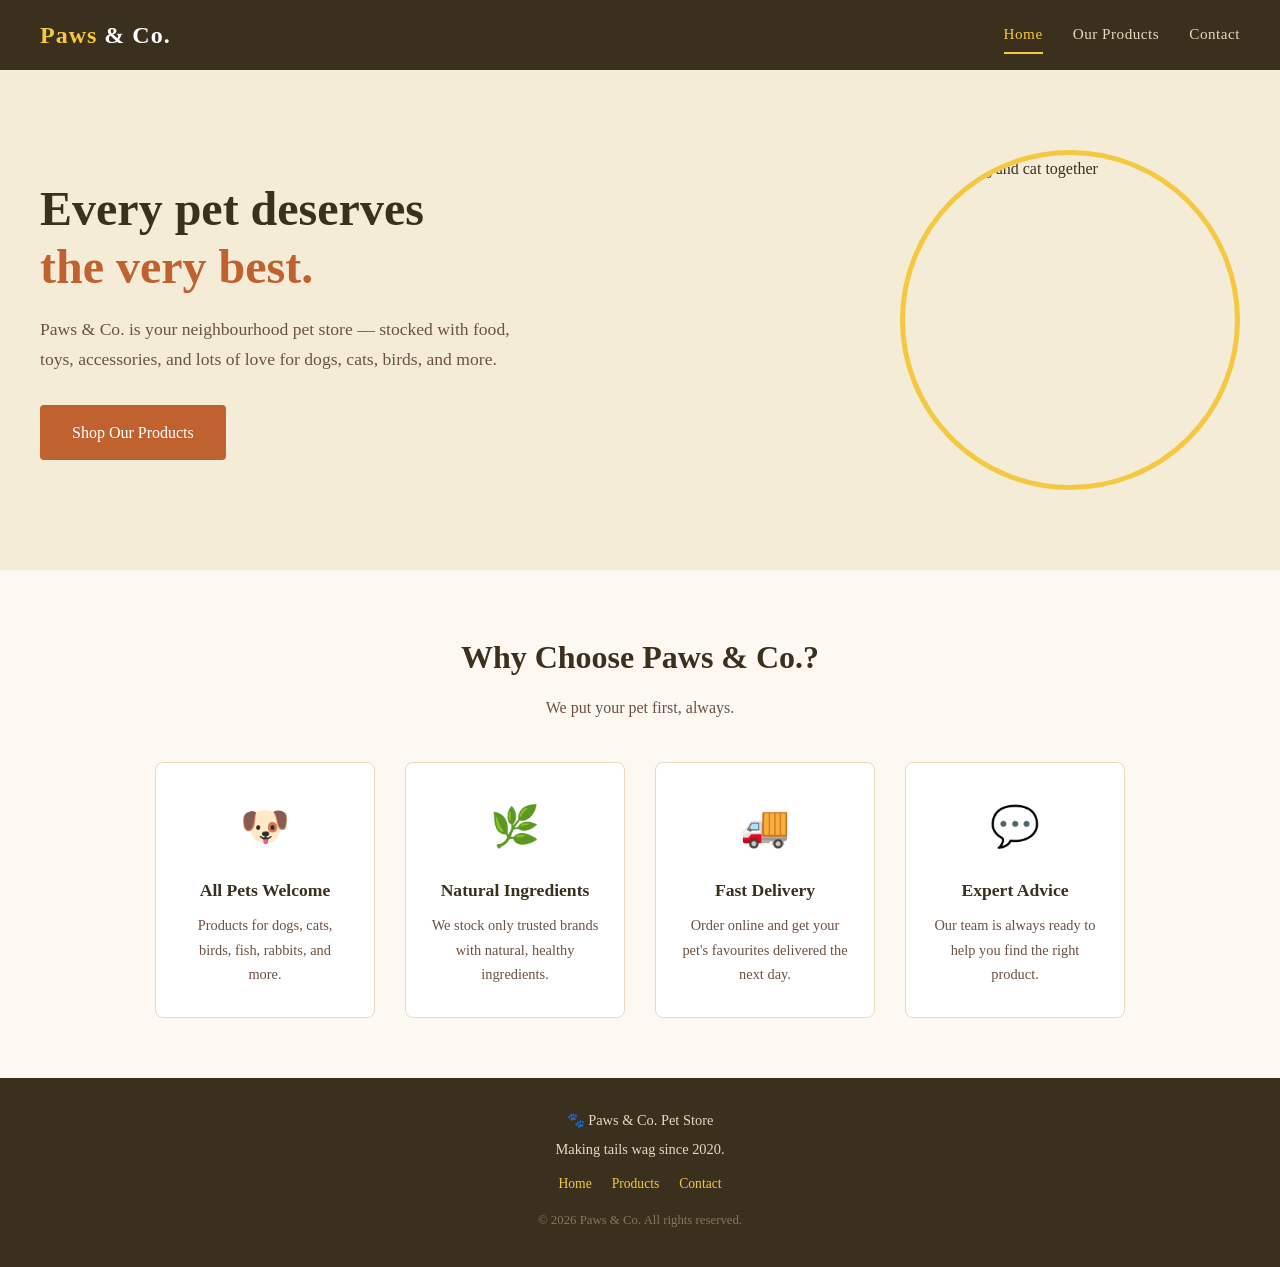
==== index.html @ c7a6e173 "pet-store project" ====
<!DOCTYPE html>
<html lang="en">
<head>
    <meta charset="UTF-8">
    <meta name="viewport" content="width=device-width, initial-scale=1.0">
    <title>Paws & Co. - Your Friendly Pet Store</title>
    <link rel="stylesheet" href="styles.css">
</head>
<body>

    <!-- NAVIGATION -->
    <header>
        <div class="logo">Paws <span>&amp; Co.</span></div>
        <nav>
            <a href="index.html" class="active">Home</a>
            <a href="menu.html">Our Products</a>
            <a href="contact.html">Contact</a>
        </nav>
    </header>

    <!-- HERO -->
    <section class="hero">
        <div class="hero-text">
            <h1>Every pet deserves<br><em>the very best.</em></h1>
            <p>Paws & Co. is your neighbourhood pet store — stocked with food, toys, accessories, and lots of love for dogs, cats, birds, and more.</p>
            <a href="menu.html" class="btn">Shop Our Products</a>
        </div>
        <div class="hero-image">
            <img src="images/hero-pet.jpg" alt="Happy dog and cat together">
        </div>
    </section>

    <!-- FEATURES -->
    <section class="features">
        <h2>Why Choose Paws & Co.?</h2>
        <p class="subtitle">We put your pet first, always.</p>
        <div class="features-grid">
            <div class="feature-card">
                <div class="icon">🐶</div>
                <h3>All Pets Welcome</h3>
                <p>Products for dogs, cats, birds, fish, rabbits, and more.</p>
            </div>
            <div class="feature-card">
                <div class="icon">🌿</div>
                <h3>Natural Ingredients</h3>
                <p>We stock only trusted brands with natural, healthy ingredients.</p>
            </div>
            <div class="feature-card">
                <div class="icon">🚚</div>
                <h3>Fast Delivery</h3>
                <p>Order online and get your pet's favourites delivered the next day.</p>
            </div>
            <div class="feature-card">
                <div class="icon">💬</div>
                <h3>Expert Advice</h3>
                <p>Our team is always ready to help you find the right product.</p>
            </div>
        </div>
    </section>

    <!-- FOOTER -->
    <footer>
        <p>🐾 Paws & Co. Pet Store</p>
        <p>Making tails wag since 2020.</p>
        <div class="footer-links">
            <a href="index.html">Home</a>
            <a href="menu.html">Products</a>
            <a href="contact.html">Contact</a>
        </div>
        <p style="margin-top:15px; font-size:0.8rem; color:#8a7560;">&copy; 2026 Paws & Co. All rights reserved.</p>
    </footer>

</body>
</html>
---- styles.css ----
/* =====================
   RESET & BASE
===================== */
* {
    margin: 0;
    padding: 0;
    box-sizing: border-box;
}

body {
    font-family: 'Georgia', serif;
    background-color: #fdf8f2;
    color: #3b2f1e;
    line-height: 1.7;
}

a {
    text-decoration: none;
    color: inherit;
}

img {
    max-width: 100%;
    display: block;
}

/* =====================
   NAVIGATION (same on all pages)
===================== */
header {
    background-color: #3b2f1e;
    padding: 0 40px;
    display: flex;
    align-items: center;
    justify-content: space-between;
    height: 70px;
    position: sticky;
    top: 0;
    z-index: 100;
}

.logo {
    font-size: 1.5rem;
    font-weight: bold;
    color: #f5c842;
    letter-spacing: 1px;
    font-family: 'Georgia', serif;
}

.logo span {
    color: #fff;
}

nav {
    display: flex;
    gap: 30px;
}

nav a {
    color: #e8d9c0;
    font-size: 0.95rem;
    letter-spacing: 0.5px;
    padding: 5px 0;
    border-bottom: 2px solid transparent;
    transition: color 0.2s, border-color 0.2s;
}

nav a:hover,
nav a.active {
    color: #f5c842;
    border-bottom-color: #f5c842;
}

/* =====================
   FOOTER (same on all pages)
===================== */
footer {
    background-color: #3b2f1e;
    color: #e8d9c0;
    text-align: center;
    padding: 30px 20px;
    font-size: 0.9rem;
}

footer p {
    margin-bottom: 5px;
}

footer .footer-links {
    display: flex;
    justify-content: center;
    gap: 20px;
    margin-top: 10px;
}

footer .footer-links a {
    color: #f5c842;
    font-size: 0.85rem;
}

footer .footer-links a:hover {
    text-decoration: underline;
}

/* =====================
   HERO - HOMEPAGE
===================== */
.hero {
    background-color: #f5ecd7;
    padding: 80px 40px;
    display: flex;
    align-items: center;
    justify-content: space-between;
    gap: 40px;
    flex-wrap: wrap;
}

.hero-text h1 {
    font-size: 3rem;
    color: #3b2f1e;
    line-height: 1.2;
    margin-bottom: 20px;
}

.hero-text h1 em {
    color: #c0622f;
    font-style: normal;
}

.hero-text p {
    font-size: 1.1rem;
    color: #6b5242;
    max-width: 480px;
    margin-bottom: 30px;
}

.btn {
    display: inline-block;
    background-color: #c0622f;
    color: #fff;
    padding: 14px 32px;
    border-radius: 4px;
    font-size: 1rem;
    font-family: 'Georgia', serif;
    transition: background-color 0.2s;
}

.btn:hover {
    background-color: #a04e24;
}

.hero-image {
    width: 340px;
    height: 340px;
    border-radius: 50%;
    overflow: hidden;
    flex-shrink: 0;
    border: 5px solid #f5c842;
}

.hero-image img {
    width: 100%;
    height: 100%;
    object-fit: cover;
}

/* =====================
   FEATURES SECTION - HOMEPAGE
===================== */
.features {
    padding: 60px 40px;
    text-align: center;
}

.features h2 {
    font-size: 2rem;
    margin-bottom: 10px;
    color: #3b2f1e;
}

.features .subtitle {
    color: #6b5242;
    margin-bottom: 40px;
    font-size: 1rem;
}

.features-grid {
    display: flex;
    gap: 30px;
    justify-content: center;
    flex-wrap: wrap;
}

.feature-card {
    background-color: #fff;
    border: 1px solid #e8d9c0;
    border-radius: 8px;
    padding: 30px 25px;
    width: 220px;
    transition: box-shadow 0.2s;
}

.feature-card:hover {
    box-shadow: 0 4px 16px rgba(59,47,30,0.1);
}

.feature-card .icon {
    font-size: 2.5rem;
    margin-bottom: 15px;
}

.feature-card h3 {
    font-size: 1.1rem;
    margin-bottom: 8px;
    color: #3b2f1e;
}

.feature-card p {
    font-size: 0.9rem;
    color: #6b5242;
}

/* =====================
   MENU PAGE
===================== */
.page-banner {
    background-color: #3b2f1e;
    color: #f5ecd7;
    text-align: center;
    padding: 50px 20px;
}

.page-banner h1 {
    font-size: 2.5rem;
    margin-bottom: 10px;
}

.page-banner p {
    font-size: 1rem;
    color: #c9b89a;
}

.menu-section {
    padding: 50px 40px;
    max-width: 1000px;
    margin: 0 auto;
}

.menu-section h2 {
    font-size: 1.6rem;
    color: #c0622f;
    border-bottom: 2px solid #f5c842;
    padding-bottom: 8px;
    margin-bottom: 25px;
}

.menu-grid {
    display: flex;
    flex-wrap: wrap;
    gap: 20px;
    margin-bottom: 50px;
}

.menu-card {
    background-color: #fff;
    border: 1px solid #e8d9c0;
    border-radius: 8px;
    padding: 20px;
    width: calc(50% - 10px);
    display: flex;
    align-items: flex-start;
    gap: 15px;
}

.menu-card .item-icon {
    font-size: 2rem;
    flex-shrink: 0;
}

.card-img {
    width: 70px;
    height: 70px;
    object-fit: cover;
    border-radius: 6px;
    flex-shrink: 0;
}

.menu-card h3 {
    font-size: 1rem;
    margin-bottom: 4px;
    color: #3b2f1e;
}

.menu-card p {
    font-size: 0.85rem;
    color: #6b5242;
    margin-bottom: 6px;
}

.menu-card .price {
    font-size: 1rem;
    font-weight: bold;
    color: #c0622f;
}

/* =====================
   CONTACT PAGE
===================== */
.contact-section {
    padding: 60px 40px;
    max-width: 800px;
    margin: 0 auto;
}

.contact-section h2 {
    font-size: 1.8rem;
    color: #3b2f1e;
    margin-bottom: 10px;
}

.contact-section .intro {
    color: #6b5242;
    margin-bottom: 40px;
}

.contact-grid {
    display: flex;
    gap: 40px;
    flex-wrap: wrap;
}

.contact-info {
    flex: 1;
    min-width: 220px;
}

.contact-info h3 {
    font-size: 1.1rem;
    color: #c0622f;
    margin-bottom: 15px;
}

.contact-item {
    display: flex;
    align-items: flex-start;
    gap: 12px;
    margin-bottom: 18px;
}

.contact-item .ci-icon {
    font-size: 1.3rem;
    flex-shrink: 0;
    margin-top: 2px;
}

.contact-item p {
    font-size: 0.95rem;
    color: #3b2f1e;
}

.contact-item span {
    display: block;
    font-size: 0.8rem;
    color: #6b5242;
}

.contact-form {
    flex: 1;
    min-width: 260px;
}

.contact-form h3 {
    font-size: 1.1rem;
    color: #c0622f;
    margin-bottom: 15px;
}

.form-group {
    margin-bottom: 16px;
}

.form-group label {
    display: block;
    font-size: 0.85rem;
    color: #3b2f1e;
    margin-bottom: 5px;
    font-weight: bold;
}

.form-group input,
.form-group textarea,
.form-group select {
    width: 100%;
    padding: 10px 14px;
    border: 1px solid #c9b89a;
    border-radius: 4px;
    font-size: 0.95rem;
    font-family: 'Georgia', serif;
    background-color: #fdf8f2;
    color: #3b2f1e;
    outline: none;
    transition: border-color 0.2s;
}

.form-group input:focus,
.form-group textarea:focus,
.form-group select:focus {
    border-color: #c0622f;
}

.form-group textarea {
    height: 110px;
    resize: vertical;
}

.btn-submit {
    background-color: #c0622f;
    color: #fff;
    border: none;
    padding: 12px 28px;
    border-radius: 4px;
    font-size: 1rem;
    font-family: 'Georgia', serif;
    cursor: pointer;
    transition: background-color 0.2s;
}

.btn-submit:hover {
    background-color: #a04e24;
}

/* =====================
   RESPONSIVE
===================== */
@media (max-width: 700px) {
    header {
        flex-direction: column;
        height: auto;
        padding: 15px 20px;
        gap: 10px;
    }

    .hero {
        flex-direction: column;
        padding: 40px 20px;
        text-align: center;
    }

    .hero-text h1 {
        font-size: 2rem;
    }

    .hero-image {
        width: 200px;
        height: 200px;
        font-size: 5rem;
    }

    .features {
        padding: 40px 20px;
    }

    .menu-card {
        width: 100%;
    }

    .contact-grid {
        flex-direction: column;
    }

    .menu-section {
        padding: 30px 20px;
    }

    .contact-section {
        padding: 30px 20px;
    }
}
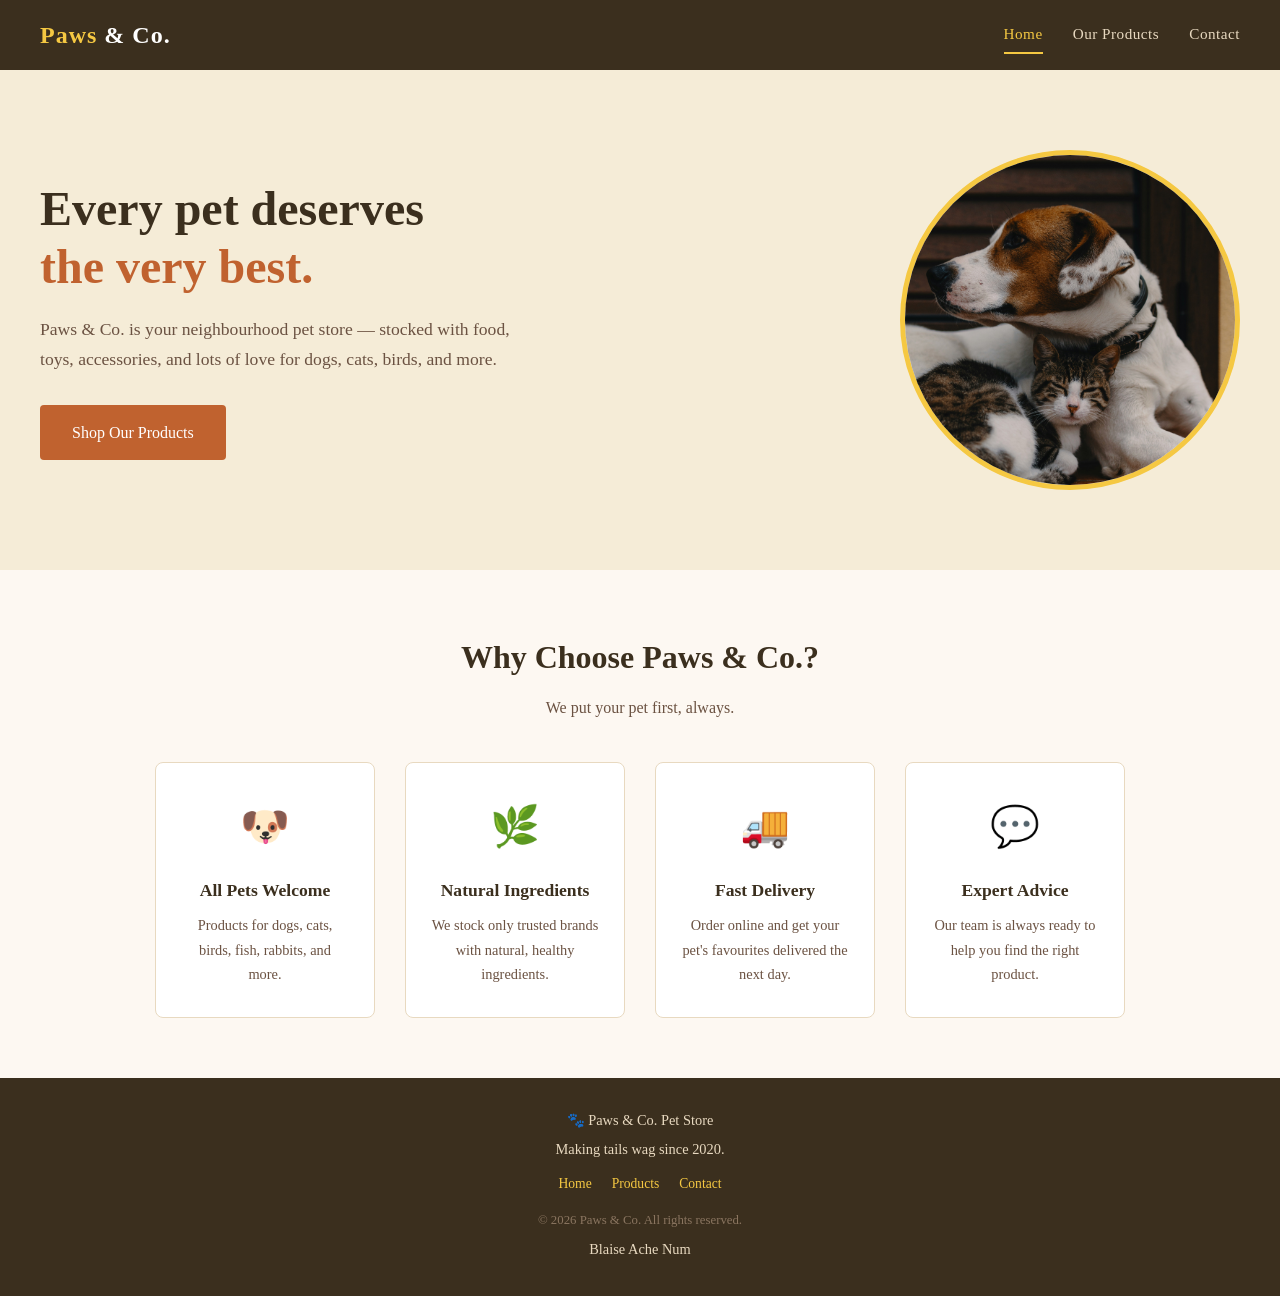
==== commit bc7098af: "Update index.html" ====
--- a/index.html
+++ b/index.html
@@ -26,7 +26,7 @@
             <a href="menu.html" class="btn">Shop Our Products</a>
         </div>
         <div class="hero-image">
-            <img src="images/hero-pet.jpg" alt="Happy dog and cat together">
+            <img src="hero-pet.jpg" alt="Happy dog and cat together">
         </div>
     </section>
 
@@ -68,6 +68,7 @@
             <a href="contact.html">Contact</a>
         </div>
         <p style="margin-top:15px; font-size:0.8rem; color:#8a7560;">&copy; 2026 Paws & Co. All rights reserved.</p>
+        <p>Blaise Ache Num</p>
     </footer>
 
 </body>
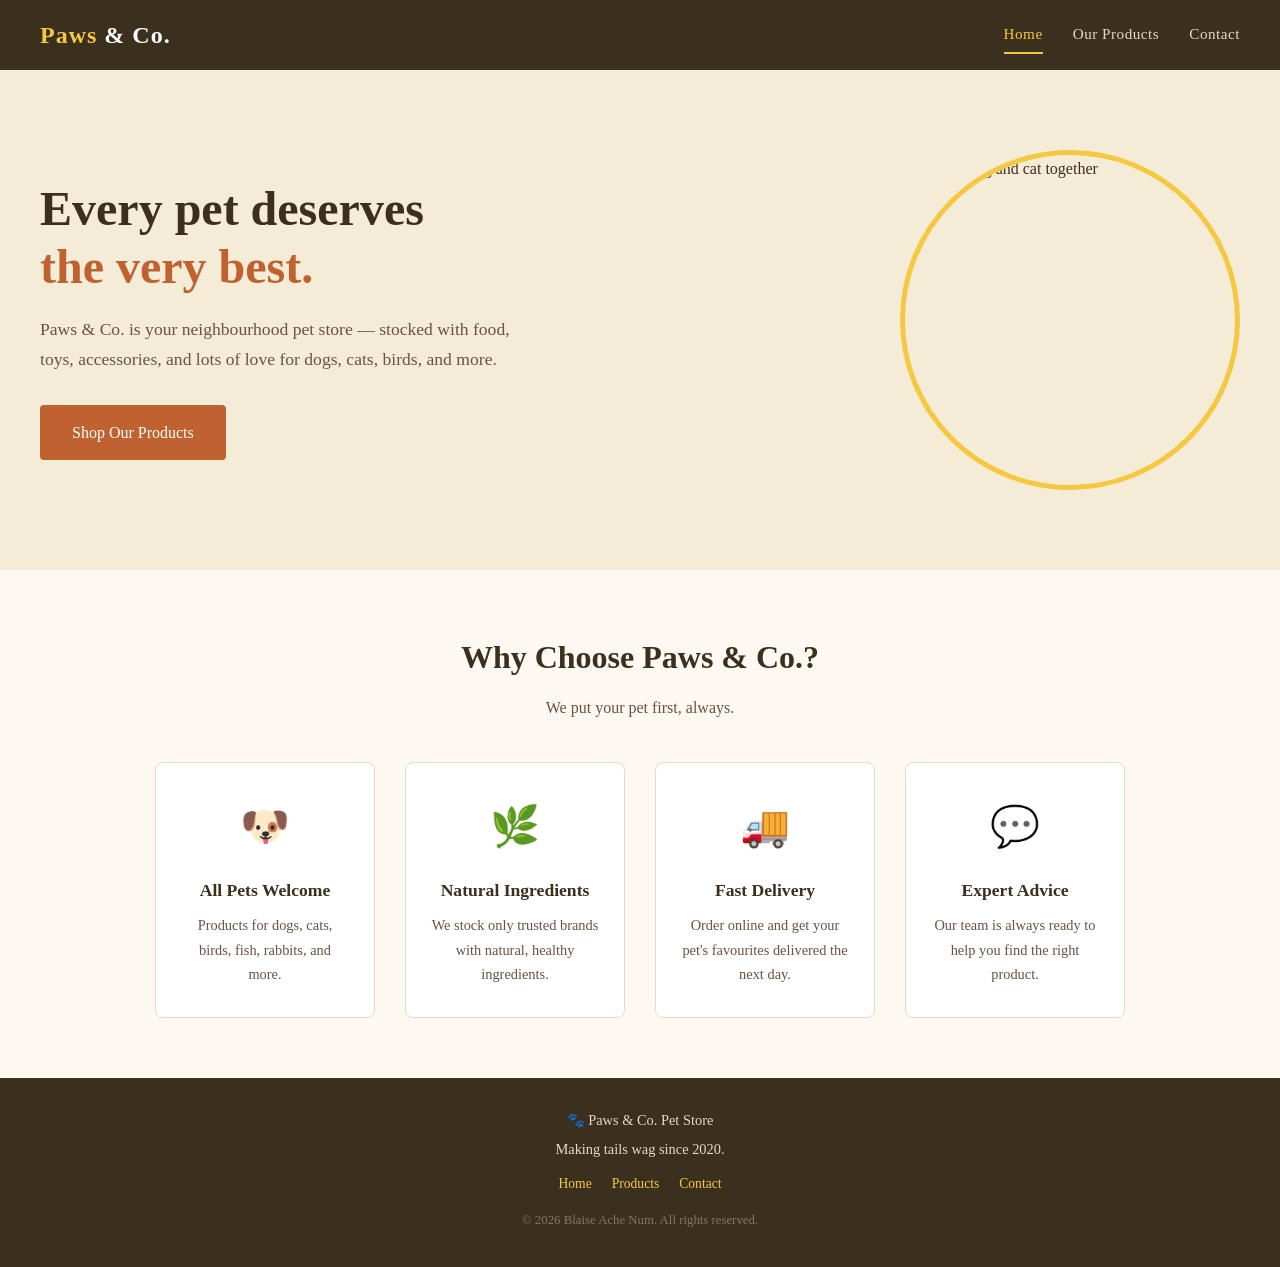
==== commit 3782ce30: "Add files via upload" ====
--- a/index.html
+++ b/index.html
@@ -26,7 +26,7 @@
             <a href="menu.html" class="btn">Shop Our Products</a>
         </div>
         <div class="hero-image">
-            <img src="hero-pet.jpg" alt="Happy dog and cat together">
+            <img src="images/hero-pet.jpg" alt="Happy dog and cat together">
         </div>
     </section>
 
@@ -67,8 +67,7 @@
             <a href="menu.html">Products</a>
             <a href="contact.html">Contact</a>
         </div>
-        <p style="margin-top:15px; font-size:0.8rem; color:#8a7560;">&copy; 2026 Paws & Co. All rights reserved.</p>
-        <p>Blaise Ache Num</p>
+        <p class="footer-copy">&copy; 2026 Blaise Ache Num. All rights reserved.</p>
     </footer>
 
 </body>
--- a/styles.css
+++ b/styles.css
@@ -98,8 +98,10 @@
     font-size: 0.85rem;
 }
 
-footer .footer-links a:hover {
-    text-decoration: underline;
+footer .footer-copy {
+    margin-top: 15px;
+    font-size: 0.8rem;
+    color: #8a7560;
 }
 
 /* =====================
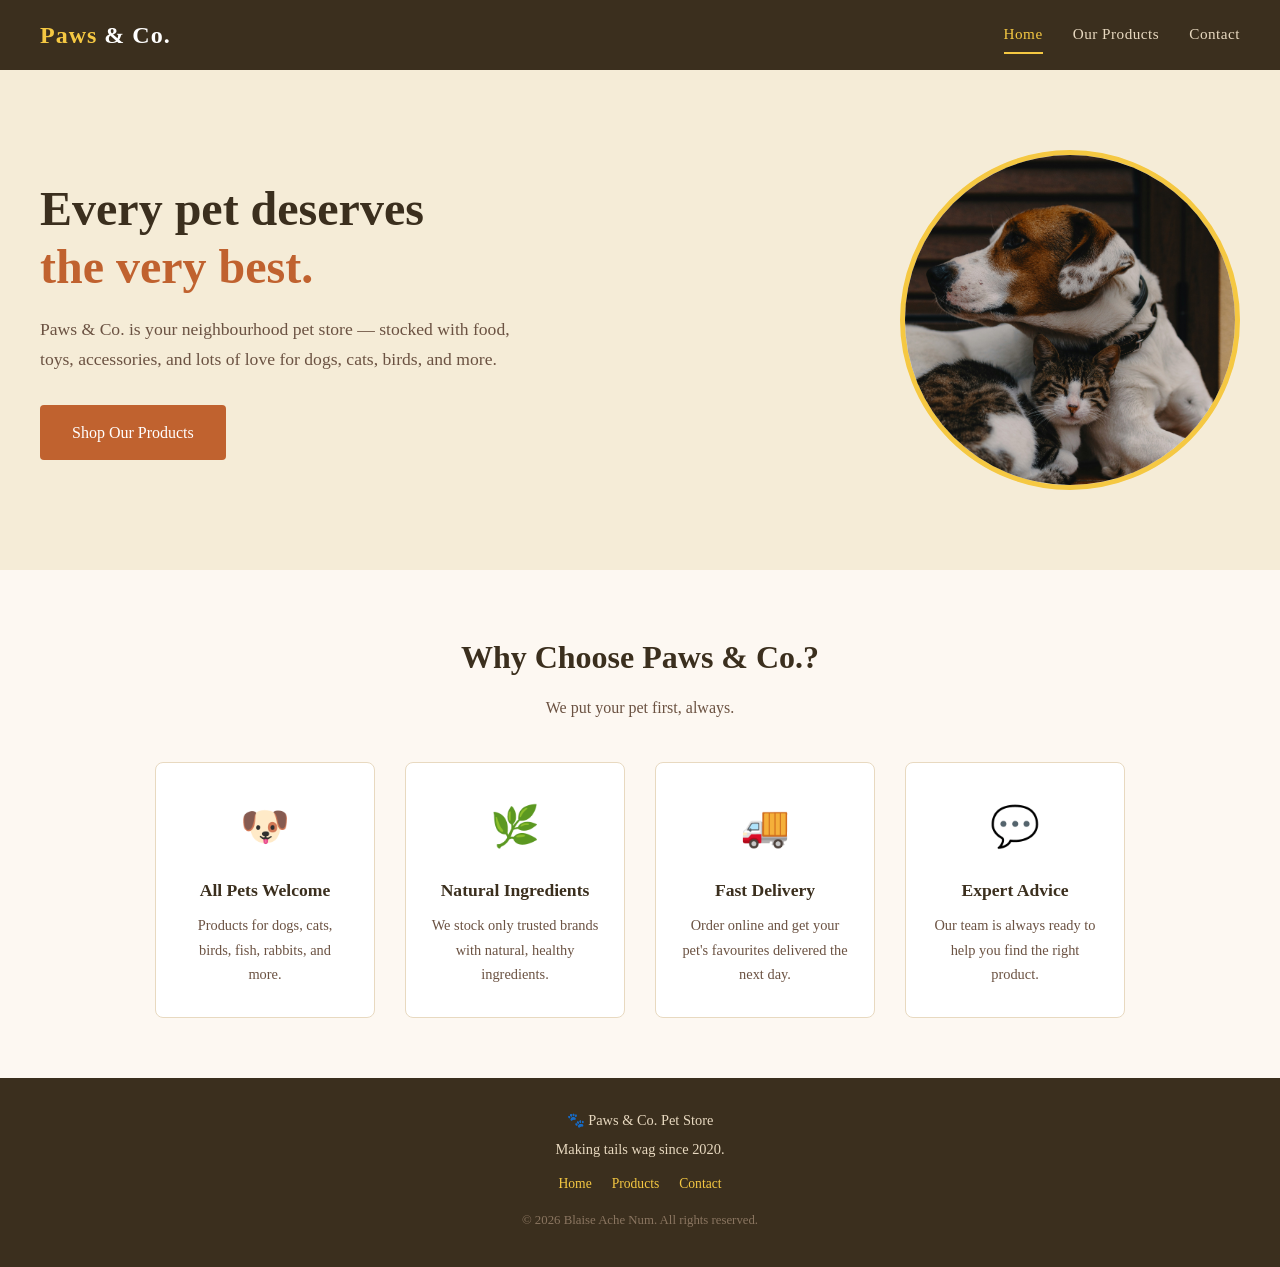
==== commit 34c4ea28: "Fix image source path in index.html Updated image source path for hero image." ====
--- a/index.html
+++ b/index.html
@@ -26,7 +26,7 @@
             <a href="menu.html" class="btn">Shop Our Products</a>
         </div>
         <div class="hero-image">
-            <img src="images/hero-pet.jpg" alt="Happy dog and cat together">
+            <img src="hero-pet.jpg" alt="Happy dog and cat together">
         </div>
     </section>
 
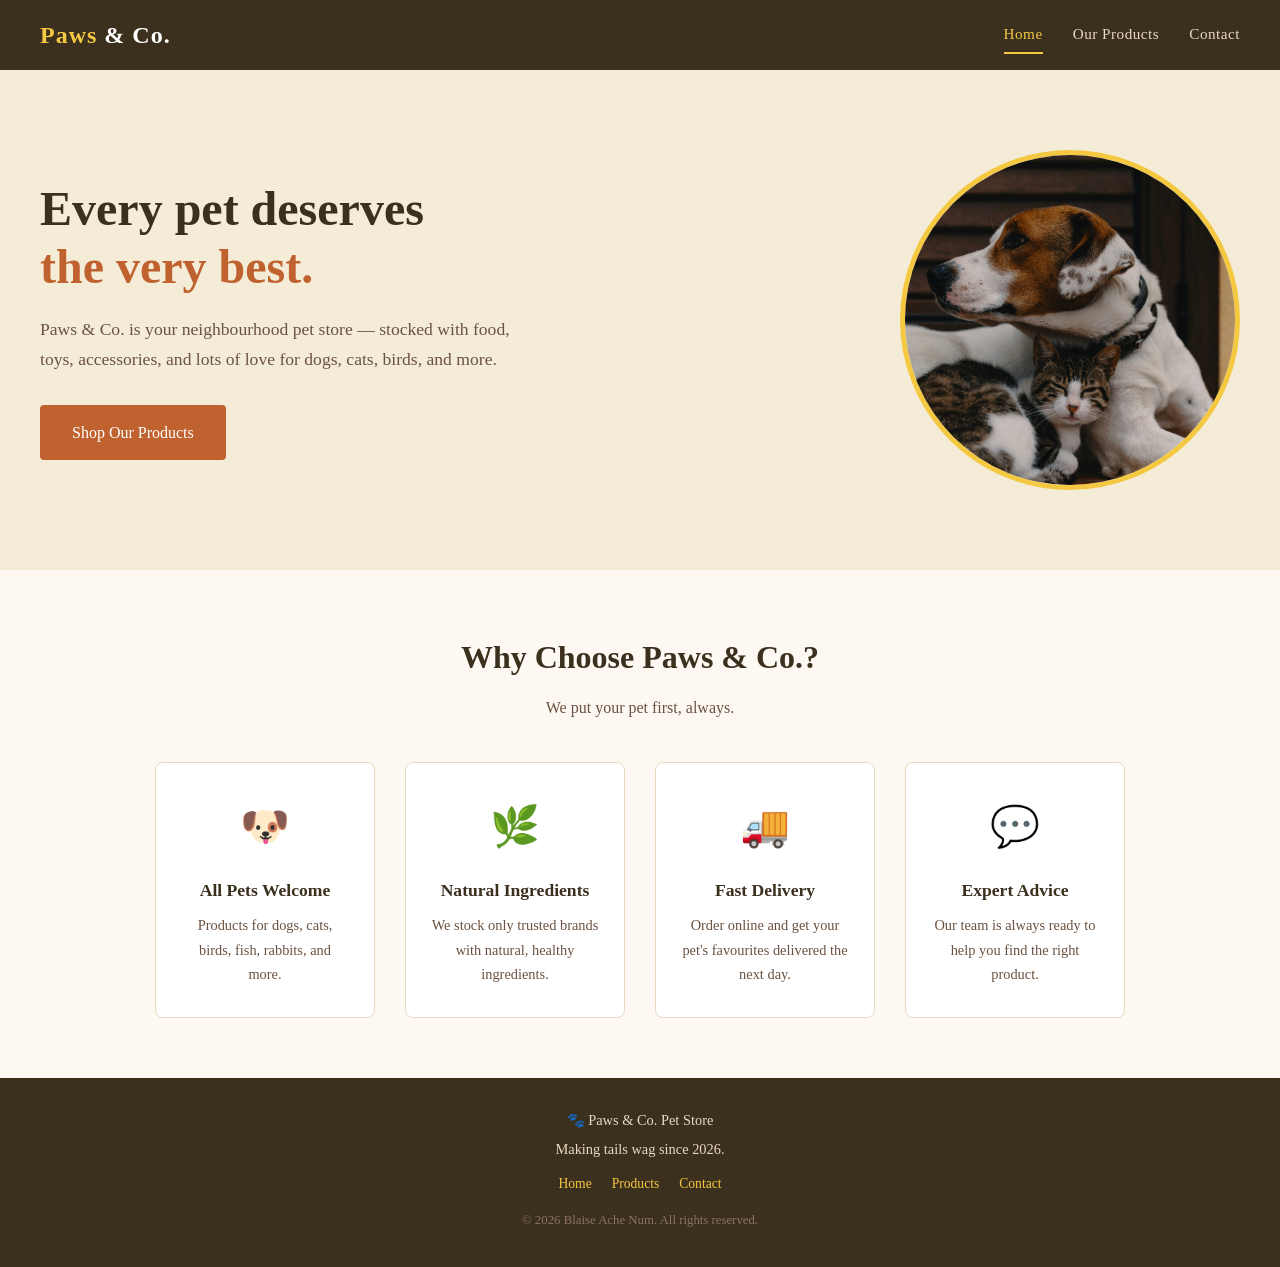
==== commit f6cee522: "Update index.html" ====
--- a/index.html
+++ b/index.html
@@ -61,7 +61,7 @@
     <!-- FOOTER -->
     <footer>
         <p>🐾 Paws & Co. Pet Store</p>
-        <p>Making tails wag since 2020.</p>
+        <p>Making tails wag since 2026.</p>
         <div class="footer-links">
             <a href="index.html">Home</a>
             <a href="menu.html">Products</a>
